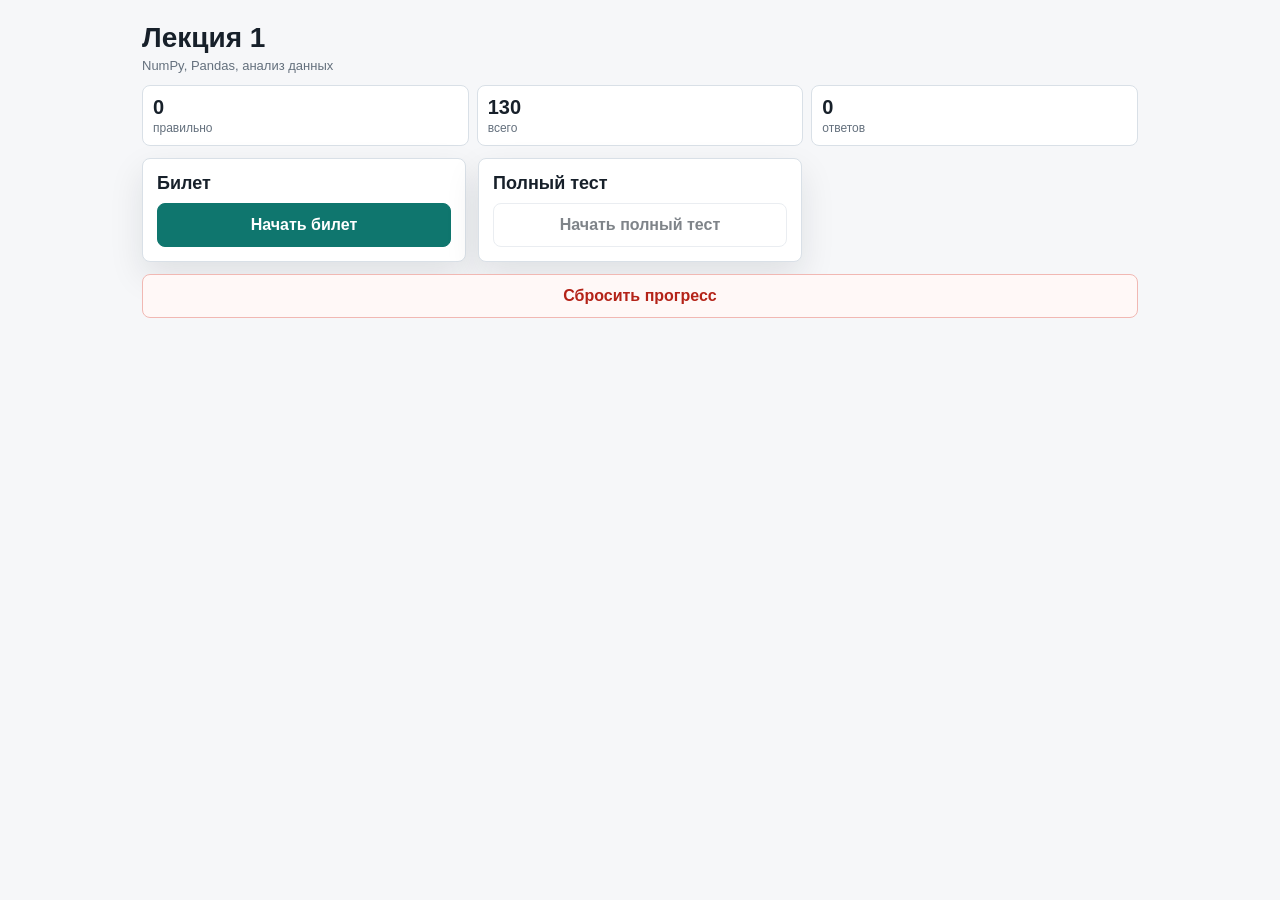
==== index.html @ 11c6eea8 "Build lecture quiz trainer" ====
<!doctype html>
<html lang="ru">
<head>
  <meta charset="utf-8">
  <meta name="viewport" content="width=device-width, initial-scale=1">
  <title>Лекция 1: карточки NumPy и Pandas</title>
  <meta name="description" content="Mobile-first тренажер по первой лекции: NumPy, Pandas, базовый анализ данных.">
  <link rel="stylesheet" href="./styles.css">
</head>
<body>
  <main id="app" class="app" aria-live="polite"></main>
  <script src="./cards-extra.js"></script>
  <script src="./app.js"></script>
</body>
</html>
---- styles.css ----
:root {
  color-scheme: light;
  --bg: #f6f7f9;
  --panel: #ffffff;
  --panel-2: #eef4f8;
  --text: #17202a;
  --muted: #64707d;
  --line: #d9e0e7;
  --accent: #0f766e;
  --accent-2: #2563eb;
  --good: #15803d;
  --bad: #b42318;
  --warn: #a15c00;
  --shadow: 0 14px 34px rgba(21, 30, 43, 0.10);
  --radius: 8px;
}

* {
  box-sizing: border-box;
}

html,
body {
  min-height: 100%;
}

body {
  margin: 0;
  background: var(--bg);
  color: var(--text);
  font-family: Arial, Helvetica, sans-serif;
  letter-spacing: 0;
}

button,
input {
  font: inherit;
}

.app {
  width: min(100%, 1040px);
  margin: 0 auto;
  padding: 14px;
}

.topbar {
  display: flex;
  align-items: center;
  justify-content: space-between;
  gap: 10px;
  margin-bottom: 12px;
}

.brand {
  min-width: 0;
}

.brand h1 {
  margin: 0;
  font-size: 20px;
  line-height: 1.15;
}

.brand p {
  margin: 4px 0 0;
  color: var(--muted);
  font-size: 13px;
}

.icon-btn,
.small-btn,
.primary-btn,
.ghost-btn,
.danger-btn,
.answer-btn {
  border: 1px solid var(--line);
  border-radius: var(--radius);
  background: var(--panel);
  color: var(--text);
  cursor: pointer;
  min-height: 44px;
}

.icon-btn {
  width: 44px;
  padding: 0;
  font-size: 18px;
}

.small-btn {
  padding: 8px 11px;
  min-height: 38px;
  font-size: 14px;
}

.primary-btn,
.ghost-btn,
.danger-btn {
  width: 100%;
  padding: 12px 14px;
  font-weight: 700;
}

.primary-btn {
  border-color: var(--accent);
  background: var(--accent);
  color: #ffffff;
}

.ghost-btn {
  background: #ffffff;
}

.danger-btn {
  border-color: #f1b8b3;
  color: var(--bad);
  background: #fff8f7;
}

.home-grid {
  display: grid;
  gap: 12px;
}

.mode-card,
.study-card,
.result-card {
  background: var(--panel);
  border: 1px solid var(--line);
  border-radius: var(--radius);
  box-shadow: var(--shadow);
}

.mode-card {
  padding: 14px;
}

.mode-card h2,
.study-card h2,
.result-card h2 {
  margin: 0 0 8px;
  font-size: 18px;
  line-height: 1.2;
}

.mode-card p,
.result-card p {
  margin: 0 0 12px;
  color: var(--muted);
  line-height: 1.35;
}

.stats {
  display: grid;
  grid-template-columns: repeat(3, 1fr);
  gap: 8px;
  margin-bottom: 12px;
}

.stat {
  padding: 10px;
  border: 1px solid var(--line);
  border-radius: var(--radius);
  background: var(--panel);
}

.stat strong {
  display: block;
  font-size: 20px;
}

.stat span {
  display: block;
  margin-top: 2px;
  color: var(--muted);
  font-size: 12px;
}

.toolbar {
  position: sticky;
  top: 0;
  z-index: 5;
  display: grid;
  gap: 10px;
  padding: 10px 0 12px;
  background: var(--bg);
}

.progress-wrap {
  display: grid;
  gap: 7px;
}

.progress-line {
  overflow: hidden;
  height: 9px;
  border-radius: 999px;
  background: #dce5ec;
}

.progress-fill {
  height: 100%;
  width: 0%;
  background: var(--accent);
  transition: width 180ms ease;
}

.progress-meta {
  display: flex;
  justify-content: space-between;
  color: var(--muted);
  font-size: 13px;
}

.number-grid {
  display: grid;
  grid-template-columns: repeat(10, 1fr);
  gap: 5px;
}

.num {
  min-width: 0;
  height: 30px;
  border: 1px solid var(--line);
  border-radius: 6px;
  background: #ffffff;
  color: var(--text);
  font-size: 12px;
}

.num.current {
  border-color: var(--accent-2);
  outline: 2px solid rgba(37, 99, 235, 0.18);
}

.num.right {
  border-color: #a7d9b5;
  background: #eefaf1;
  color: var(--good);
}

.num.wrong {
  border-color: #f4b3aa;
  background: #fff2f0;
  color: var(--bad);
}

.study-card {
  padding: 14px;
}

.tag-row {
  display: flex;
  flex-wrap: wrap;
  gap: 6px;
  margin-bottom: 10px;
}

.tag {
  display: inline-flex;
  align-items: center;
  min-height: 24px;
  padding: 3px 8px;
  border: 1px solid var(--line);
  border-radius: 999px;
  background: var(--panel-2);
  color: #365267;
  font-size: 12px;
}

.visual {
  width: 100%;
  aspect-ratio: 16 / 9;
  margin: 8px 0 12px;
  border: 1px solid var(--line);
  border-radius: var(--radius);
  background: #f9fbfc;
  object-fit: contain;
}

.question {
  margin: 0 0 12px;
  font-size: 20px;
  line-height: 1.28;
}

.answer-list {
  display: grid;
  gap: 8px;
}

.answer-btn {
  width: 100%;
  padding: 12px;
  text-align: left;
  line-height: 1.32;
  background: #ffffff;
}

.answer-btn.correct {
  border-color: #8fd0a4;
  background: #ecf9ef;
}

.answer-btn.incorrect {
  border-color: #eba097;
  background: #fff0ef;
}

.answer-btn:disabled {
  cursor: default;
}

.primary-btn:disabled,
.ghost-btn:disabled {
  cursor: not-allowed;
  opacity: 0.55;
}

.reveal {
  margin-top: 12px;
  padding: 12px;
  border-left: 4px solid var(--accent);
  background: #eef8f6;
  border-radius: 0 var(--radius) var(--radius) 0;
}

.reveal strong {
  display: block;
  margin-bottom: 4px;
}

.reveal p {
  margin: 0;
  line-height: 1.38;
}

.actions {
  display: grid;
  grid-template-columns: 1fr 1fr;
  gap: 8px;
  margin-top: 12px;
}

.actions.single {
  grid-template-columns: 1fr;
}

.code {
  display: inline-block;
  padding: 1px 5px;
  border-radius: 5px;
  background: #eef1f5;
  font-family: Consolas, Monaco, monospace;
  font-size: 0.95em;
}

.summary-list {
  display: grid;
  gap: 8px;
  margin-top: 12px;
}

.summary-item {
  padding: 10px;
  border: 1px solid var(--line);
  border-radius: var(--radius);
  background: #ffffff;
}

.summary-item strong {
  display: block;
  margin-bottom: 4px;
}

@media (min-width: 720px) {
  .app {
    padding: 22px;
  }

  .brand h1 {
    font-size: 28px;
  }

  .home-grid {
    grid-template-columns: repeat(3, 1fr);
  }

  .study-card {
    display: grid;
    grid-template-columns: minmax(260px, 39%) 1fr;
    gap: 18px;
    padding: 18px;
  }

  .study-main {
    min-width: 0;
  }

  .visual {
    margin: 0;
    align-self: start;
  }

  .toolbar {
    grid-template-columns: 1fr auto;
    align-items: center;
  }

  .number-grid {
    min-width: 360px;
  }
}
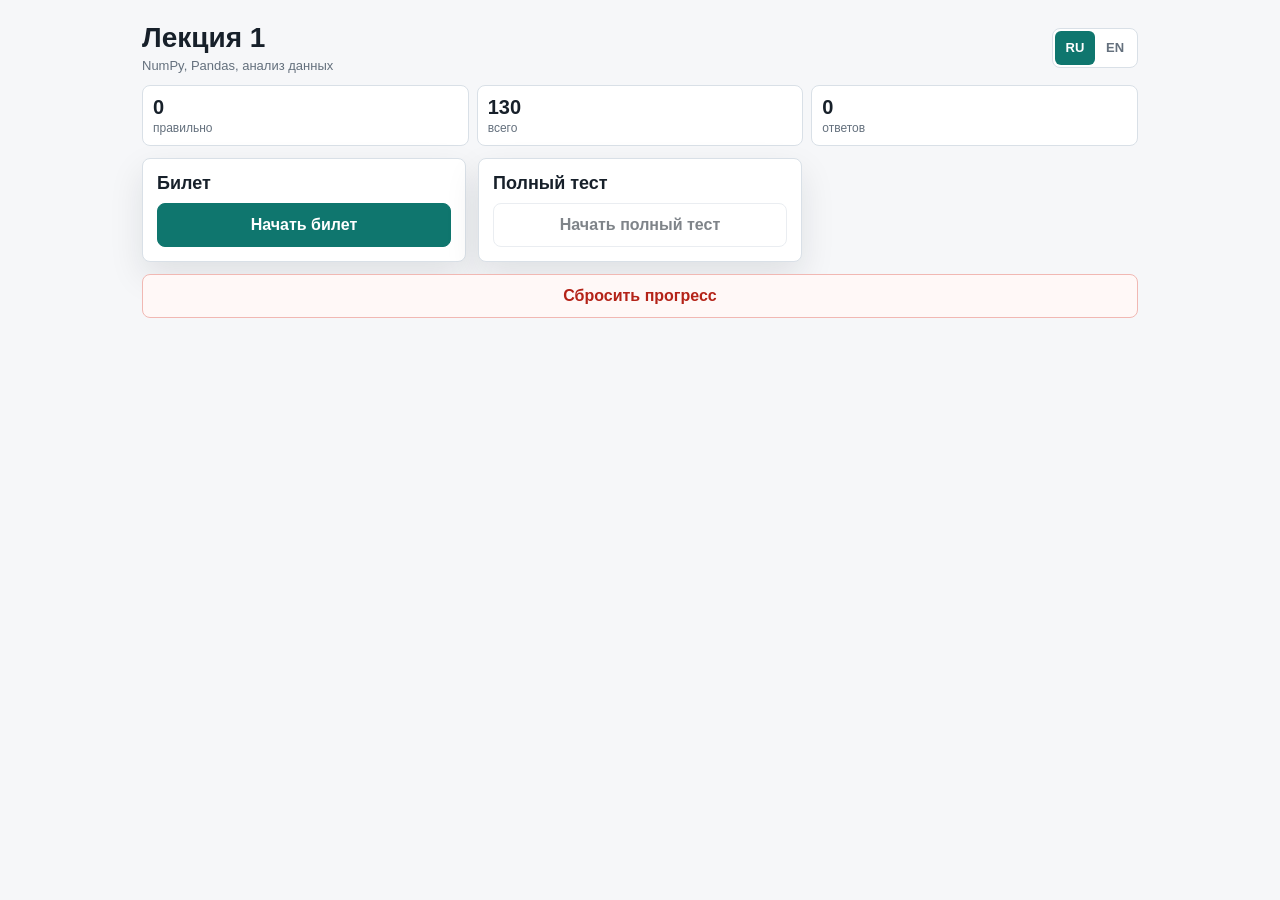
==== commit 88189e61: "Add bilingual quiz mode" ====
--- a/index.html
+++ b/index.html
@@ -5,11 +5,13 @@
   <meta name="viewport" content="width=device-width, initial-scale=1">
   <title>Лекция 1: карточки NumPy и Pandas</title>
   <meta name="description" content="Mobile-first тренажер по первой лекции: NumPy, Pandas, базовый анализ данных.">
+  <link rel="icon" href="data:image/svg+xml,%3Csvg xmlns='http://www.w3.org/2000/svg' viewBox='0 0 64 64'%3E%3Crect width='64' height='64' rx='12' fill='%230f766e'/%3E%3Ctext x='32' y='42' text-anchor='middle' font-size='30' font-family='Arial' font-weight='700' fill='white'%3E1%3C/text%3E%3C/svg%3E">
   <link rel="stylesheet" href="./styles.css">
 </head>
 <body>
   <main id="app" class="app" aria-live="polite"></main>
   <script src="./cards-extra.js"></script>
+  <script src="./cards-i18n.js"></script>
   <script src="./app.js"></script>
 </body>
 </html>
--- a/styles.css
+++ b/styles.css
@@ -67,6 +67,39 @@
   font-size: 13px;
 }
 
+.top-actions {
+  display: flex;
+  align-items: center;
+  gap: 8px;
+  flex: 0 0 auto;
+}
+
+.lang-toggle {
+  display: inline-grid;
+  grid-template-columns: repeat(2, 1fr);
+  min-width: 86px;
+  padding: 2px;
+  border: 1px solid var(--line);
+  border-radius: var(--radius);
+  background: #ffffff;
+}
+
+.lang-toggle button {
+  min-height: 34px;
+  border: 0;
+  border-radius: 6px;
+  background: transparent;
+  color: var(--muted);
+  cursor: pointer;
+  font-size: 13px;
+  font-weight: 700;
+}
+
+.lang-toggle button.active {
+  background: var(--accent);
+  color: #ffffff;
+}
+
 .icon-btn,
 .small-btn,
 .primary-btn,
